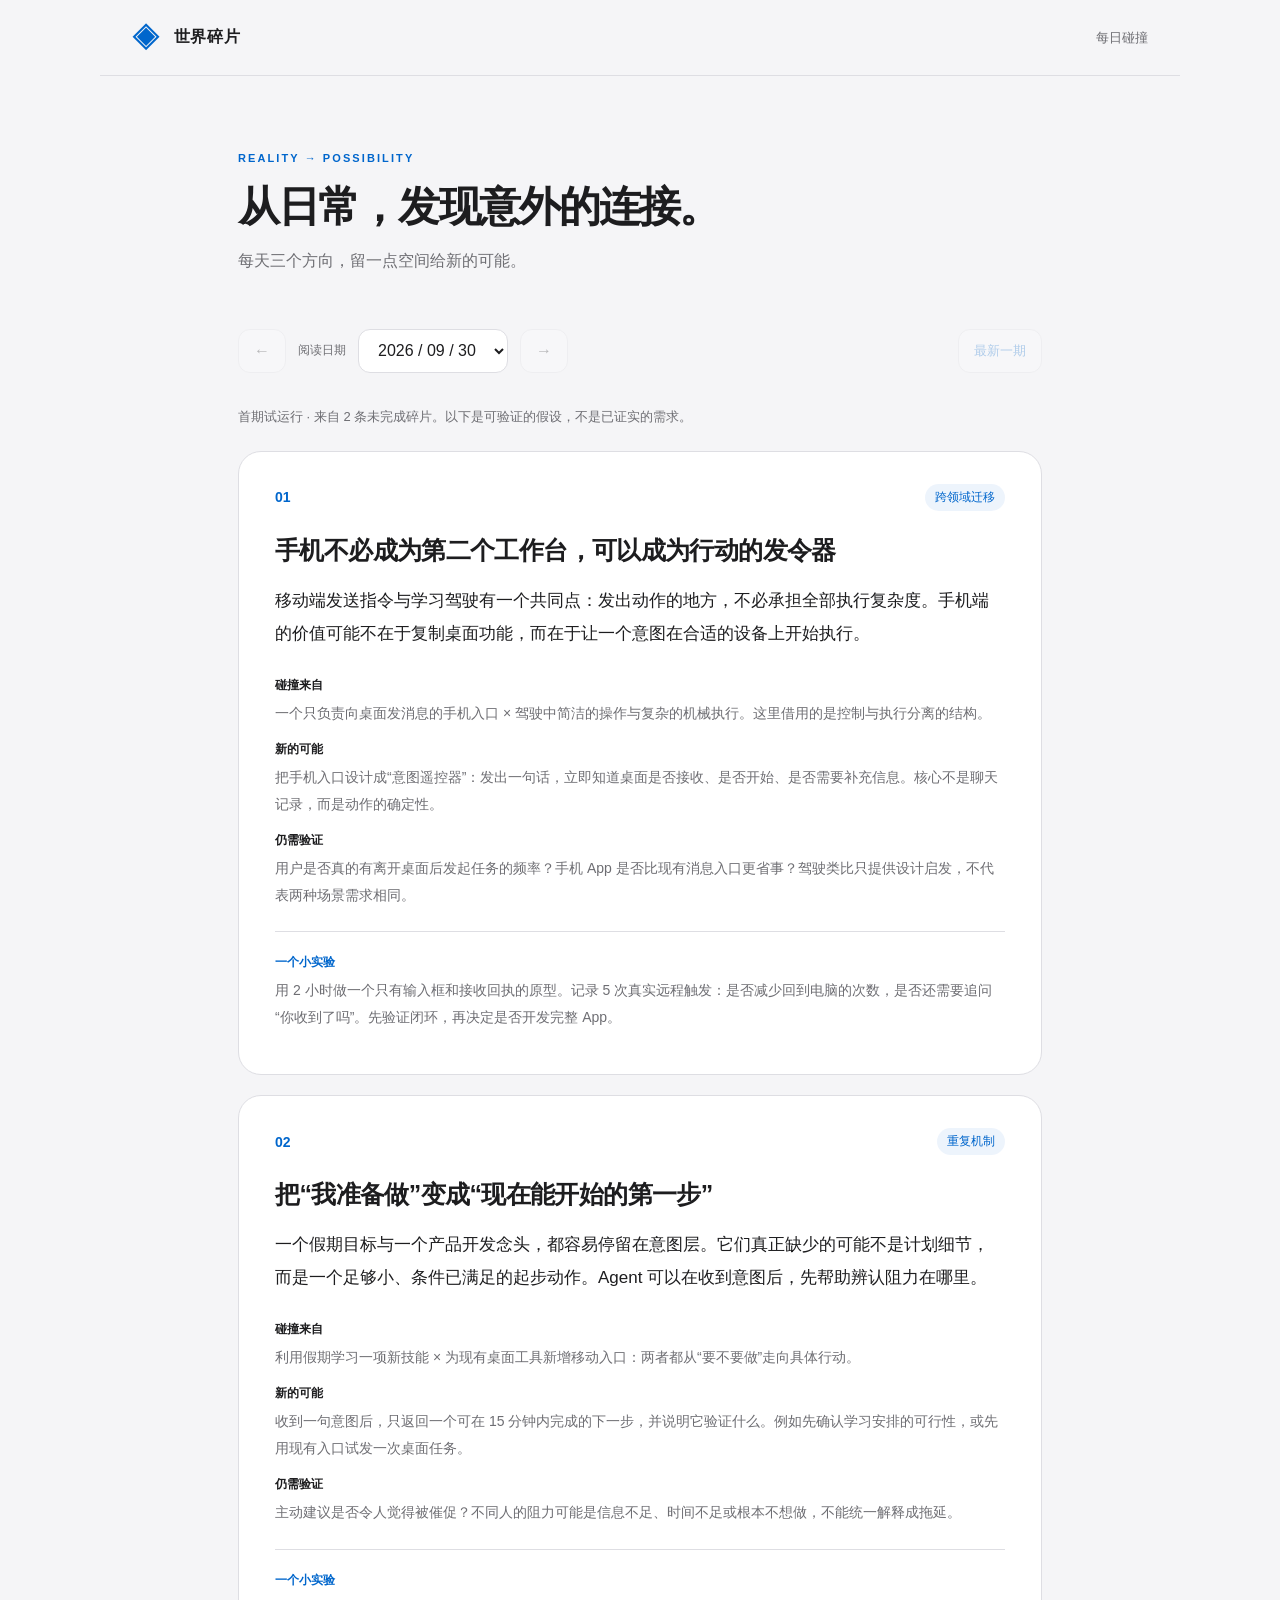
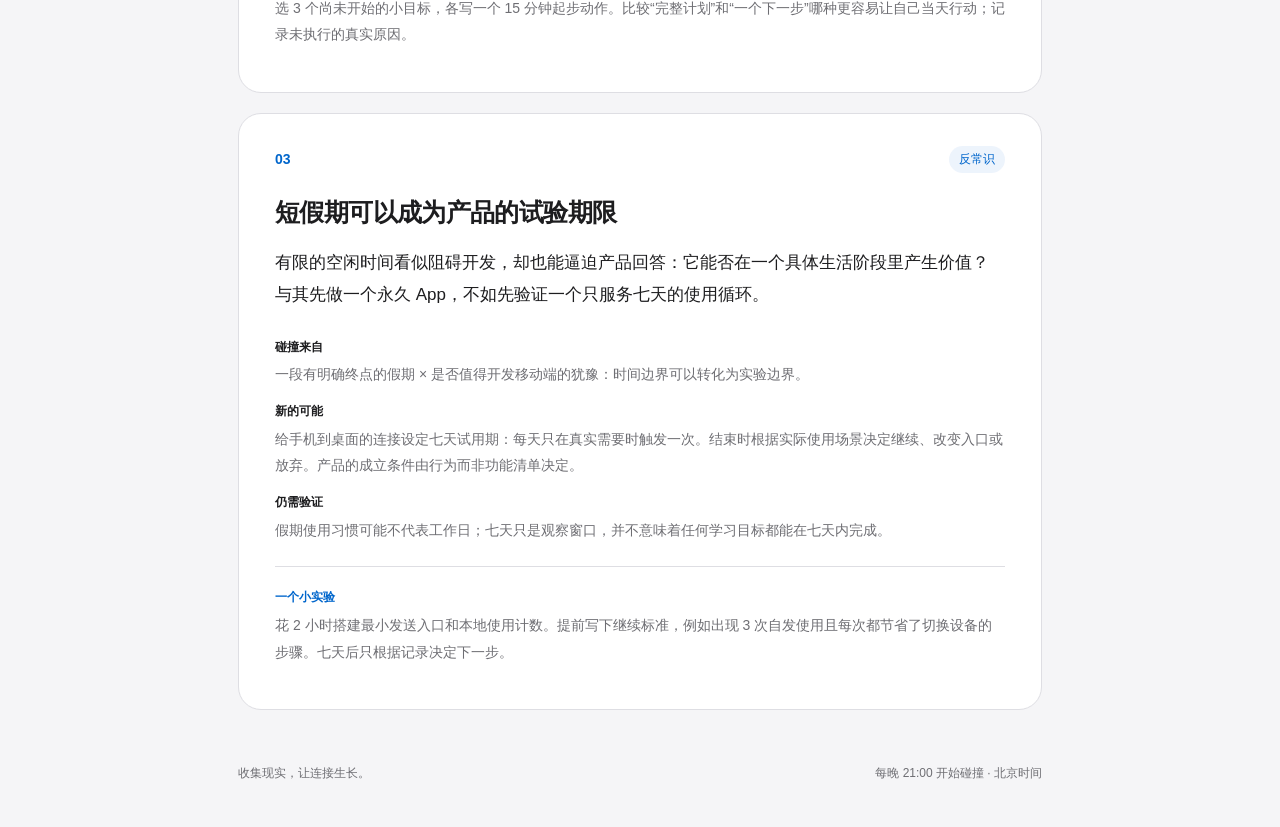
==== docs/index.html @ 19165e9a "Create world fragments daily inspiration journal" ====
<!doctype html><html lang="zh-CN"><head><meta charset="utf-8"><meta name="viewport" content="width=device-width,initial-scale=1"><meta name="theme-color" content="#f5f5f7"><title>世界碎片 · 每日碰撞</title><link rel="icon" href="icon.svg"><link rel="stylesheet" href="style.css"></head><body><header><a href="./" class="brand"><span class="mark">◈</span> 世界碎片</a><span class="edition">每日碰撞</span></header><main><section class="intro"><p class="eyebrow">REALITY → POSSIBILITY</p><h1>从日常，发现意外的连接。</h1><p class="sub">每天三个方向，留一点空间给新的可能。</p></section><nav aria-label="日期导航"><button id="prev" aria-label="上一期">←</button><div class="date-control"><label for="date">阅读日期</label><select id="date" aria-label="选择日期"></select></div><button id="next" aria-label="下一期">→</button><button id="latest">最新一期</button></nav><div id="content" aria-live="polite"><p class="empty">正在打开今日碰撞…</p></div><footer>收集现实，让连接生长。<span>每晚 21:00 开始碰撞 · 北京时间</span></footer></main><script src="app.js"></script></body></html>
---- docs/style.css ----
:root{color-scheme:light dark;--bg:#f5f5f7;--card:#fff;--text:#1d1d1f;--muted:#6e6e73;--line:#dedee3;--accent:#0066cc}*{box-sizing:border-box}body{margin:0;background:var(--bg);color:var(--text);font-family:-apple-system,BlinkMacSystemFont,"SF Pro Display","PingFang SC",sans-serif;-webkit-font-smoothing:antialiased}header{height:76px;max-width:1080px;margin:auto;padding:0 32px;display:flex;justify-content:space-between;align-items:center;border-bottom:1px solid var(--line)}.brand{color:inherit;text-decoration:none;font-weight:650;letter-spacing:.04em}.mark{font-size:27px;color:var(--accent);margin-right:9px;vertical-align:middle}.edition{font-size:13px;color:var(--muted)}main{max-width:860px;margin:auto;padding:0 28px}.intro{padding:65px 0 35px}.eyebrow{font-size:11px;font-weight:700;letter-spacing:.19em;color:var(--accent)}h1{font-size:clamp(28px,4.5vw,42px);letter-spacing:-.045em;line-height:1.3;margin:16px 0}.sub{color:var(--muted);font-size:16px}nav{display:flex;align-items:center;gap:12px;margin:6px 0 32px}button,select{font:inherit;color:var(--text);background:var(--card);border:1px solid var(--line);border-radius:12px;min-height:44px;padding:9px 15px;cursor:pointer}button:disabled{opacity:.28;cursor:default}button:focus-visible,select:focus-visible,a:focus-visible{outline:3px solid #5aa6ee;outline-offset:3px}.date-control{display:flex;align-items:center;gap:12px}.date-control label{font-size:12px;color:var(--muted)}#latest{margin-left:auto;font-size:13px;color:var(--accent)}.context{color:var(--muted);font-size:13px;line-height:1.8;margin-bottom:23px}.card{border:1px solid var(--line);background:var(--card);border-radius:23px;padding:32px 36px;margin-bottom:20px}.topline{display:flex;justify-content:space-between;align-items:center;color:var(--accent);font-size:12px}.number{font-size:14px;font-weight:600;font-variant-numeric:tabular-nums}.tag{padding:5px 10px;border-radius:20px;background:color-mix(in srgb,var(--accent) 7%,transparent)}h2{font-size:25px;letter-spacing:-.025em;line-height:1.45;margin:21px 0 14px}.idea{font-size:17px;line-height:1.9;margin-bottom:24px}.detail{font-size:14px;line-height:1.9;color:var(--muted);margin:12px 0}.detail strong{display:block;color:var(--text);font-size:12px;font-weight:600;margin-bottom:3px}.experiment{border-top:1px solid var(--line);padding-top:19px;margin-top:23px}.experiment strong{color:var(--accent)}.empty{padding:60px 20px;text-align:center;color:var(--muted);line-height:1.9}footer{padding:35px 0 45px;font-size:12px;color:var(--muted);display:flex;justify-content:space-between;gap:12px}@media(max-width:600px){header{height:65px;padding:0 22px}main{padding:0 20px}.intro{padding:40px 0 23px}.date-control label{display:none}nav{gap:7px}button,select{padding:9px 11px}.card{padding:25px 23px}h2{font-size:22px}footer{flex-direction:column}.idea{font-size:16px}}@media(prefers-color-scheme:dark){:root{--bg:#111113;--card:#1c1c1e;--text:#f5f5f7;--muted:#a1a1a8;--line:#343438;--accent:#70b5ff}}
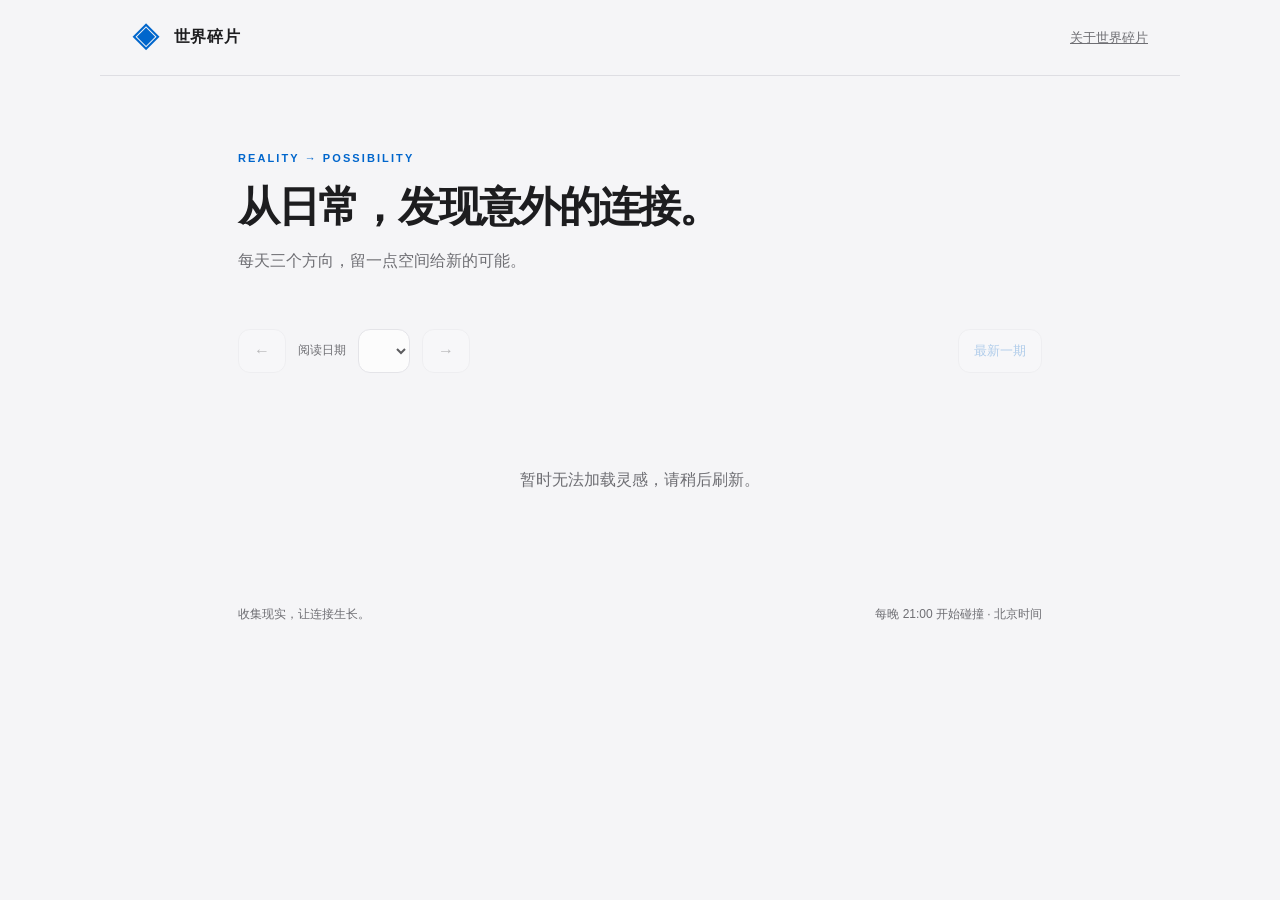
==== commit ad84a839: "Add bilingual documentation and skip empty daily runs" ====
--- a/docs/index.html
+++ b/docs/index.html
@@ -1 +1 @@
-<!doctype html><html lang="zh-CN"><head><meta charset="utf-8"><meta name="viewport" content="width=device-width,initial-scale=1"><meta name="theme-color" content="#f5f5f7"><title>世界碎片 · 每日碰撞</title><link rel="icon" href="icon.svg"><link rel="stylesheet" href="style.css"></head><body><header><a href="./" class="brand"><span class="mark">◈</span> 世界碎片</a><span class="edition">每日碰撞</span></header><main><section class="intro"><p class="eyebrow">REALITY → POSSIBILITY</p><h1>从日常，发现意外的连接。</h1><p class="sub">每天三个方向，留一点空间给新的可能。</p></section><nav aria-label="日期导航"><button id="prev" aria-label="上一期">←</button><div class="date-control"><label for="date">阅读日期</label><select id="date" aria-label="选择日期"></select></div><button id="next" aria-label="下一期">→</button><button id="latest">最新一期</button></nav><div id="content" aria-live="polite"><p class="empty">正在打开今日碰撞…</p></div><footer>收集现实，让连接生长。<span>每晚 21:00 开始碰撞 · 北京时间</span></footer></main><script src="app.js"></script></body></html>
+<!doctype html><html lang="zh-CN"><head><meta charset="utf-8"><meta name="viewport" content="width=device-width,initial-scale=1"><meta name="theme-color" content="#f5f5f7"><title>世界碎片 · 每日碰撞</title><link rel="icon" href="icon.svg"><link rel="stylesheet" href="style.css"></head><body><header><a href="./" class="brand"><span class="mark">◈</span> 世界碎片</a><a class="edition" href="about.html">关于世界碎片</a></header><main><section class="intro"><p class="eyebrow">REALITY → POSSIBILITY</p><h1>从日常，发现意外的连接。</h1><p class="sub">每天三个方向，留一点空间给新的可能。</p></section><nav aria-label="日期导航"><button id="prev" aria-label="上一期">←</button><div class="date-control"><label for="date">阅读日期</label><select id="date" aria-label="选择日期"></select></div><button id="next" aria-label="下一期">→</button><button id="latest">最新一期</button></nav><div id="content" aria-live="polite"><p class="empty">正在打开今日碰撞…</p></div><footer>收集现实，让连接生长。<span>每晚 21:00 开始碰撞 · 北京时间</span></footer></main><script src="app.js"></script></body></html>
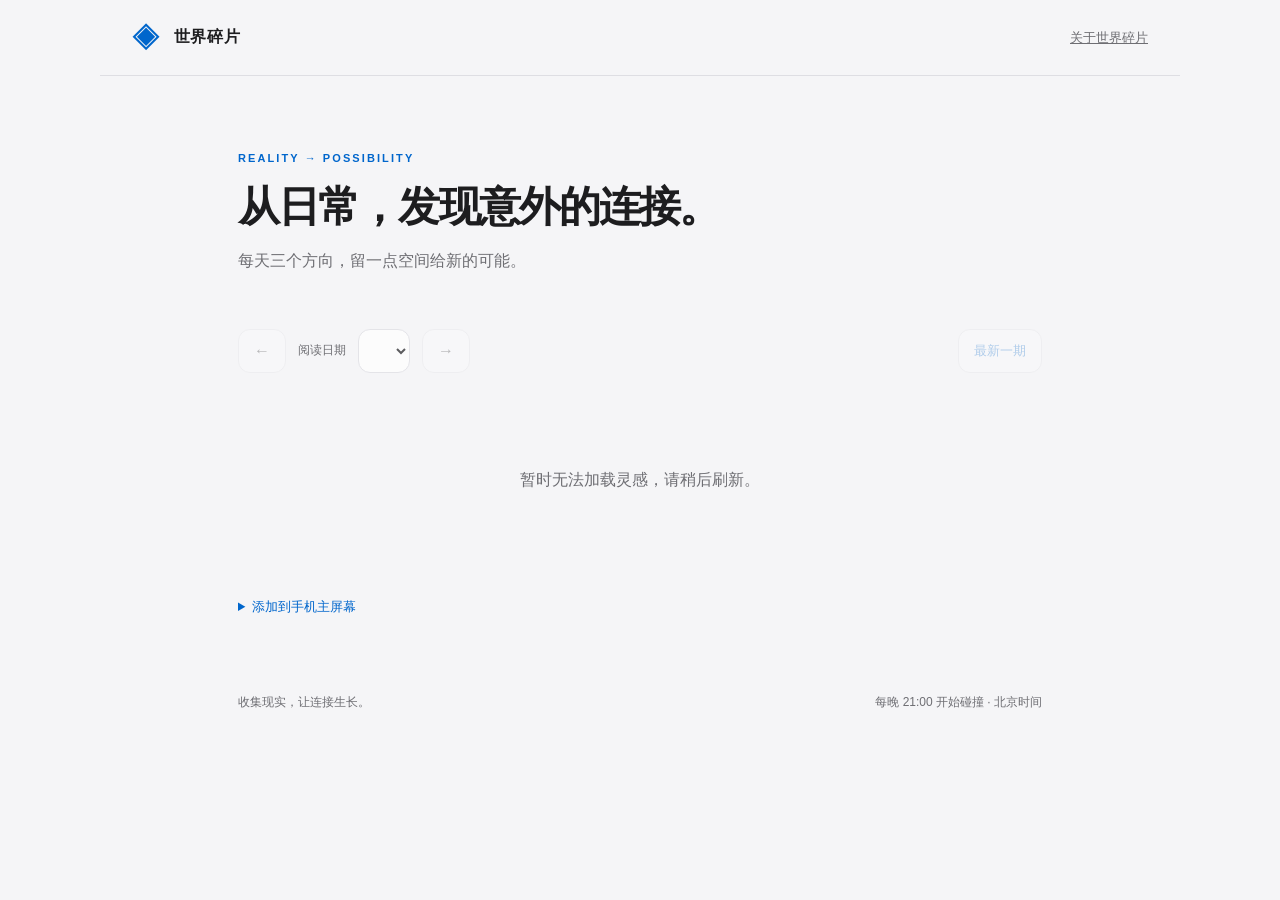
==== commit 7d96e536: "Add installable PWA with home screen icons and offline reading" ====
--- a/docs/index.html
+++ b/docs/index.html
@@ -1 +1 @@
-<!doctype html><html lang="zh-CN"><head><meta charset="utf-8"><meta name="viewport" content="width=device-width,initial-scale=1"><meta name="theme-color" content="#f5f5f7"><title>世界碎片 · 每日碰撞</title><link rel="icon" href="icon.svg"><link rel="stylesheet" href="style.css"></head><body><header><a href="./" class="brand"><span class="mark">◈</span> 世界碎片</a><a class="edition" href="about.html">关于世界碎片</a></header><main><section class="intro"><p class="eyebrow">REALITY → POSSIBILITY</p><h1>从日常，发现意外的连接。</h1><p class="sub">每天三个方向，留一点空间给新的可能。</p></section><nav aria-label="日期导航"><button id="prev" aria-label="上一期">←</button><div class="date-control"><label for="date">阅读日期</label><select id="date" aria-label="选择日期"></select></div><button id="next" aria-label="下一期">→</button><button id="latest">最新一期</button></nav><div id="content" aria-live="polite"><p class="empty">正在打开今日碰撞…</p></div><footer>收集现实，让连接生长。<span>每晚 21:00 开始碰撞 · 北京时间</span></footer></main><script src="app.js"></script></body></html>
+<!doctype html><html lang="zh-CN"><head><meta charset="utf-8"><meta name="viewport" content="width=device-width,initial-scale=1,viewport-fit=cover"><meta name="theme-color" content="#f5f5f7"><title>世界碎片 · 每日碰撞</title><link rel="icon" href="icon.svg"><link rel="stylesheet" href="style.css"><link rel="manifest" href="manifest.webmanifest"><link rel="apple-touch-icon" href="icons/icon-180.png"><meta name="apple-mobile-web-app-capable" content="yes"><meta name="apple-mobile-web-app-title" content="世界碎片"><meta name="apple-mobile-web-app-status-bar-style" content="default"></head><body><header><a href="./" class="brand"><span class="mark">◈</span> 世界碎片</a><a class="edition" href="about.html">关于世界碎片</a></header><main><section class="intro"><p class="eyebrow">REALITY → POSSIBILITY</p><h1>从日常，发现意外的连接。</h1><p class="sub">每天三个方向，留一点空间给新的可能。</p></section><nav aria-label="日期导航"><button id="prev" aria-label="上一期">←</button><div class="date-control"><label for="date">阅读日期</label><select id="date" aria-label="选择日期"></select></div><button id="next" aria-label="下一期">→</button><button id="latest">最新一期</button></nav><div id="content" aria-live="polite"><p class="empty">正在打开今日碰撞…</p></div><aside class="install-panel"><button id="install-app" hidden>安装世界碎片</button><details id="install-help"><summary>添加到手机主屏幕</summary><p>iPhone：用 Safari 打开，点“分享” → “添加到主屏幕”。Android：在浏览器菜单中选择“安装应用”或“添加到主屏幕”。</p><p>联网打开一次后，可离线阅读已缓存的灵感。每日消息仍在原聊天送达。</p></details><p id="offline-status" role="status" hidden>当前离线，显示上次保存的内容。</p></aside><footer>收集现实，让连接生长。<span>每晚 21:00 开始碰撞 · 北京时间</span></footer></main><script src="app.js"></script><script src="pwa.js"></script></body></html>
--- a/docs/style.css
+++ b/docs/style.css
@@ -1 +1,2 @@
 :root{color-scheme:light dark;--bg:#f5f5f7;--card:#fff;--text:#1d1d1f;--muted:#6e6e73;--line:#dedee3;--accent:#0066cc}*{box-sizing:border-box}body{margin:0;background:var(--bg);color:var(--text);font-family:-apple-system,BlinkMacSystemFont,"SF Pro Display","PingFang SC",sans-serif;-webkit-font-smoothing:antialiased}header{height:76px;max-width:1080px;margin:auto;padding:0 32px;display:flex;justify-content:space-between;align-items:center;border-bottom:1px solid var(--line)}.brand{color:inherit;text-decoration:none;font-weight:650;letter-spacing:.04em}.mark{font-size:27px;color:var(--accent);margin-right:9px;vertical-align:middle}.edition{font-size:13px;color:var(--muted)}main{max-width:860px;margin:auto;padding:0 28px}.intro{padding:65px 0 35px}.eyebrow{font-size:11px;font-weight:700;letter-spacing:.19em;color:var(--accent)}h1{font-size:clamp(28px,4.5vw,42px);letter-spacing:-.045em;line-height:1.3;margin:16px 0}.sub{color:var(--muted);font-size:16px}nav{display:flex;align-items:center;gap:12px;margin:6px 0 32px}button,select{font:inherit;color:var(--text);background:var(--card);border:1px solid var(--line);border-radius:12px;min-height:44px;padding:9px 15px;cursor:pointer}button:disabled{opacity:.28;cursor:default}button:focus-visible,select:focus-visible,a:focus-visible{outline:3px solid #5aa6ee;outline-offset:3px}.date-control{display:flex;align-items:center;gap:12px}.date-control label{font-size:12px;color:var(--muted)}#latest{margin-left:auto;font-size:13px;color:var(--accent)}.context{color:var(--muted);font-size:13px;line-height:1.8;margin-bottom:23px}.card{border:1px solid var(--line);background:var(--card);border-radius:23px;padding:32px 36px;margin-bottom:20px}.topline{display:flex;justify-content:space-between;align-items:center;color:var(--accent);font-size:12px}.number{font-size:14px;font-weight:600;font-variant-numeric:tabular-nums}.tag{padding:5px 10px;border-radius:20px;background:color-mix(in srgb,var(--accent) 7%,transparent)}h2{font-size:25px;letter-spacing:-.025em;line-height:1.45;margin:21px 0 14px}.idea{font-size:17px;line-height:1.9;margin-bottom:24px}.detail{font-size:14px;line-height:1.9;color:var(--muted);margin:12px 0}.detail strong{display:block;color:var(--text);font-size:12px;font-weight:600;margin-bottom:3px}.experiment{border-top:1px solid var(--line);padding-top:19px;margin-top:23px}.experiment strong{color:var(--accent)}.empty{padding:60px 20px;text-align:center;color:var(--muted);line-height:1.9}footer{padding:35px 0 45px;font-size:12px;color:var(--muted);display:flex;justify-content:space-between;gap:12px}@media(max-width:600px){header{height:65px;padding:0 22px}main{padding:0 20px}.intro{padding:40px 0 23px}.date-control label{display:none}nav{gap:7px}button,select{padding:9px 11px}.card{padding:25px 23px}h2{font-size:22px}footer{flex-direction:column}.idea{font-size:16px}}@media(prefers-color-scheme:dark){:root{--bg:#111113;--card:#1c1c1e;--text:#f5f5f7;--muted:#a1a1a8;--line:#343438;--accent:#70b5ff}}
+[hidden]{display:none!important}.install-panel{margin:30px 0;color:var(--muted);font-size:13px;line-height:1.8}.install-panel summary{cursor:pointer;color:var(--accent);padding:10px 0;min-height:44px}.install-panel p{max-width:580px}.install-panel button{margin-bottom:10px}body{padding-top:env(safe-area-inset-top);padding-bottom:env(safe-area-inset-bottom);padding-left:env(safe-area-inset-left);padding-right:env(safe-area-inset-right)}@media(display-mode:standalone){header{background:var(--bg)}body{overscroll-behavior-y:contain}}
